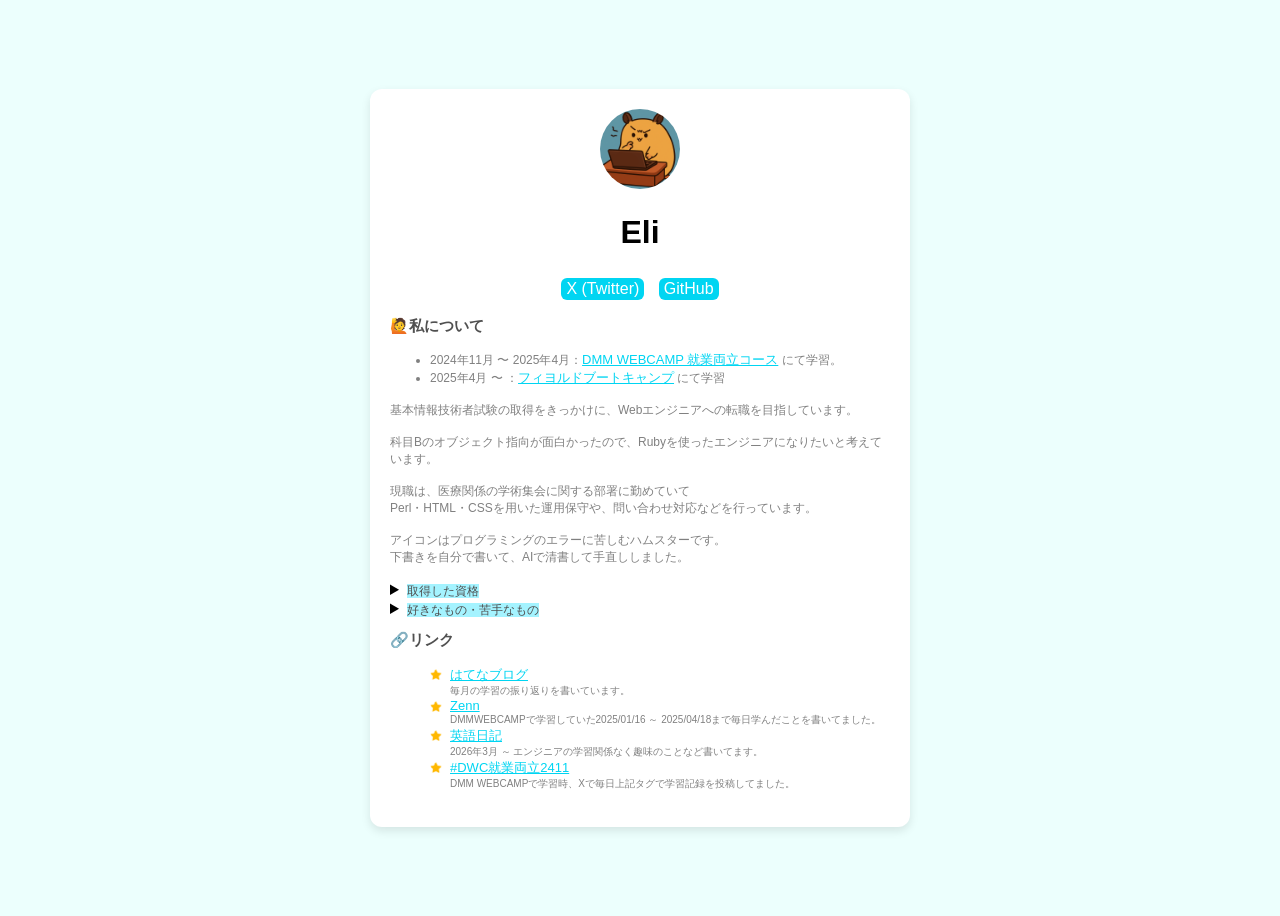
==== index.html @ 26a394ca "英語日記のURL変更" ====
<!doctype html>
<html lang="ja">
  <head>
    <meta charset="UTF-8" />
    <meta name="viewport" content="width=device-width, initial-scale=1.0" />
    <title>Eliのプロフィール</title>
    <link rel="stylesheet" href="style.css" />
    <link rel="icon" type="image/png" sizes="32x32" href="./img/icon.png" />
    <link rel="icon" type="image/png" sizes="192x192" href="./img/icon.png" />
    <link rel="apple-touch-icon" href="./img/icon.png" />
  </head>
  <body>
    <div class="card">
      <img src="./img/icon.png" alt="アイコン" class="avatar" />

      <h1>Eli</h1>

      <div class="links">
        <a href="https://x.com/___Eliri">X (Twitter)</a>
        <a href="https://github.com/koguchi-e">GitHub</a>
      </div>

      <div class="main-contents">
        <h2 class="contets-title">🙋私について</h2>
        <ul class="bio">
          <li>
            2024年11月 〜 2025年4月：<span class="text-links"
              ><a href="https://web-camp.io/commit/parttime/" target="_blank"
                >DMM WEBCAMP 就業両立コース</a
              ></span
            >
            にて学習。
          </li>
          <li>
            2025年4月 〜 ：<span class="text-links"
              ><a href="https://bootcamp.fjord.jp/" target="_blank"
                >フィヨルドブートキャンプ</a
              ></span
            >
            にて学習
          </li>
        </ul>
        <p class="bio">
          基本情報技術者試験の取得をきっかけに、Webエンジニアへの転職を目指しています。
        </p>
        <p class="bio">
          科目Bのオブジェクト指向が面白かったので、Rubyを使ったエンジニアになりたいと考えています。
        </p>
        <p class="bio">
          現職は、医療関係の学術集会に関する部署に勤めていて<br />
          Perl・HTML・CSSを用いた運用保守や、問い合わせ対応などを行っています。
        </p>
        <p class="bio">
          アイコンはプログラミングのエラーに苦しむハムスターです。<br />
          下書きを自分で書いて、AIで清書して手直ししました。
        </p>

        <details>
          <summary><span class="summary-label">取得した資格</span></summary>
          <div class="bio">
            <ul>
              <li>RubySilver</li>
              <li>基本情報技術者試験</li>
              <li>IT パスポート</li>
              <li>秘書検定 2 級</li>
              <li>ファイナンシャルプランニング技能士 3 級</li>
            </ul>
          </div>
        </details>

        <details>
          <summary>
            <span class="summary-label">好きなもの・苦手なもの</span>
          </summary>
          <div class="bio">
            <strong>🙆好きなもの</strong>
            <ul>
              <li>アニメ・漫画・本 全般</li>
              <li>Vtuber(ルンルン、オリバー・エバンス etc)</li>
              <li>ジャック・オ・蘭たん</li>
              <li>散歩</li>
              <li>筋トレ</li>
              <li>英語</li>
              <li>哲学</li>
              <li>心理学</li>
              <li>ハムスター（特にキンクマ）</li>
              <li>ピカチュウ</li>
              <li>ポムポムプリン</li>
            </ul>
            <strong>🙅苦手なもの</strong>
            <ul>
              <li>低気圧</li>
              <li>真夏（熱中症になりやすい）</li>
              <li>夜更かし</li>
              <li>人の多いところ</li>
              <li>辛いもの</li>
            </ul>
          </div>
        </details>

        <h2 class="contets-title">🔗リンク</h2>
        <ul class="text-links">
          <li>
            <a href="https://eliri.hatenablog.com/" target="_blank"
              >はてなブログ</a
            ><br />
            毎月の学習の振り返りを書いています。
          </li>
          <li>
            <a href="https://zenn.dev/eliri" target="_blank">Zenn</a><br />
            DMMWEBCAMPで学習していた2025/01/16 ～
            2025/04/18まで毎日学んだことを書いてました。
          </li>
          <li>
            <a href="https://scrapbox.io/eli-english/" target="_blank"
              >英語日記</a
            ><br />
            2026年3月 ～ エンジニアの学習関係なく趣味のことなど書いてます。
          </li>
          <li>
            <a
              href="https://x.com/search?q=%23DWC%E5%B0%B1%E6%A5%AD%E4%B8%A1%E7%AB%8B2411&src=hashtag_click"
              target="_blank"
              >#DWC就業両立2411</a
            ><br />
            DMM WEBCAMPで学習時、Xで毎日上記タグで学習記録を投稿してました。
          </li>
        </ul>
      </div>
    </div>
  </body>
</html>
---- style.css ----
body {
  background-color: #ecfffd;
  font-family: sans-serif;
  display: flex;
  justify-content: center;
  align-items: center;
  min-height: 100vh;
}

.card {
  background: white;
  width: 500px;
  padding: 20px;
  border-radius: 12px;
  text-align: center;
  box-shadow: 0 4px 10px rgba(0, 0, 0, 0.1);
}

@media (max-width: 768px) {
  .card {
    width: 90%;
    max-width: 500px;
  }
}

.avatar {
  width: 80px;
  height: 80px;
  border-radius: 50%;
}

.links {
  text-align: center;
}

.links a {
  display: inline-block;
  margin: 5px;
  text-decoration: none;
  color: white;
  background: #00d5f2;
  padding: 2px 5px;
  border-radius: 6px;
}

.links a:hover {
  background: #a4f3ff;
}

.main-contents {
  text-align: left;
}

.contets-title {
  color: #505050;
  font-size: 15px;
}

.bio {
  color: gray;
  font-size: 12px;
  margin: 15px 0;
}

.text-links a {
  color: #00d5f2;
  font-size: 13px;
}

.text-links li {
  list-style: none;
  position: relative;
  padding-left: 20px;
  color: gray;
  font-size: 10px;
}

.text-links li::before {
  content: "";
  position: absolute;
  left: 0;
  top: 3px;

  width: 12px;
  height: 12px;

  background-image: url("./img/star.png");
  background-size: contain;
  background-repeat: no-repeat;
}

.text-links a:hover {
  color: #a4f3ff;
}

.summary-label {
  font-size: 12px;
  color: #505050;
  background-color: #a4f3ff;
  cursor: pointer;
}

.summary-label:hover {
  background-color: #e3fcff;
}
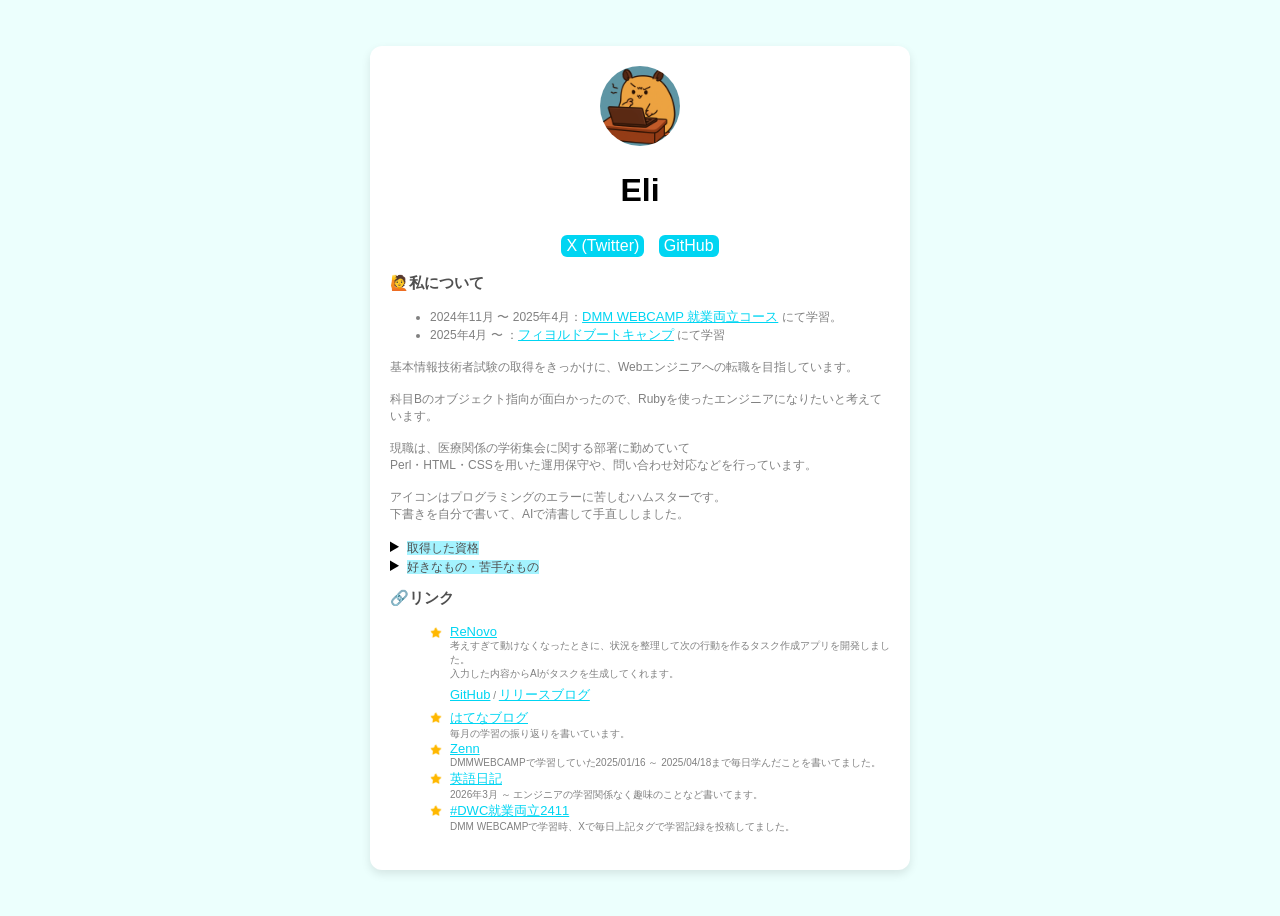
==== commit 263e6c1d: "自作サービスのリンクを追加" ====
--- a/index.html
+++ b/index.html
@@ -76,8 +76,6 @@
             <strong>🙆好きなもの</strong>
             <ul>
               <li>アニメ・漫画・本 全般</li>
-              <li>Vtuber(ルンルン、オリバー・エバンス etc)</li>
-              <li>ジャック・オ・蘭たん</li>
               <li>散歩</li>
               <li>筋トレ</li>
               <li>英語</li>
@@ -87,19 +85,27 @@
               <li>ピカチュウ</li>
               <li>ポムポムプリン</li>
             </ul>
-            <strong>🙅苦手なもの</strong>
-            <ul>
-              <li>低気圧</li>
-              <li>真夏（熱中症になりやすい）</li>
-              <li>夜更かし</li>
-              <li>人の多いところ</li>
-              <li>辛いもの</li>
-            </ul>
           </div>
         </details>
 
         <h2 class="contets-title">🔗リンク</h2>
         <ul class="text-links">
+          <li>
+            <a href="https://renovoapp.net/" target="_blank">ReNovo</a><br />
+            考えすぎて動けなくなったときに、状況を整理して次の行動を作るタスク作成アプリを開発しました。<br />
+            入力した内容からAIがタスクを生成してくれます。<br />
+            <p style="margin: 0.5em 0 0.5em 0">
+              <a href="https://github.com/koguchi-e/ReNovo" target="_blank"
+                >GitHub</a
+              >
+              /
+              <a
+                href="https://eliri.hatenablog.com/entry/2026/09/17/080344"
+                target="_blank"
+                >リリースブログ</a
+              >
+            </p>
+          </li>
           <li>
             <a href="https://eliri.hatenablog.com/" target="_blank"
               >はてなブログ</a
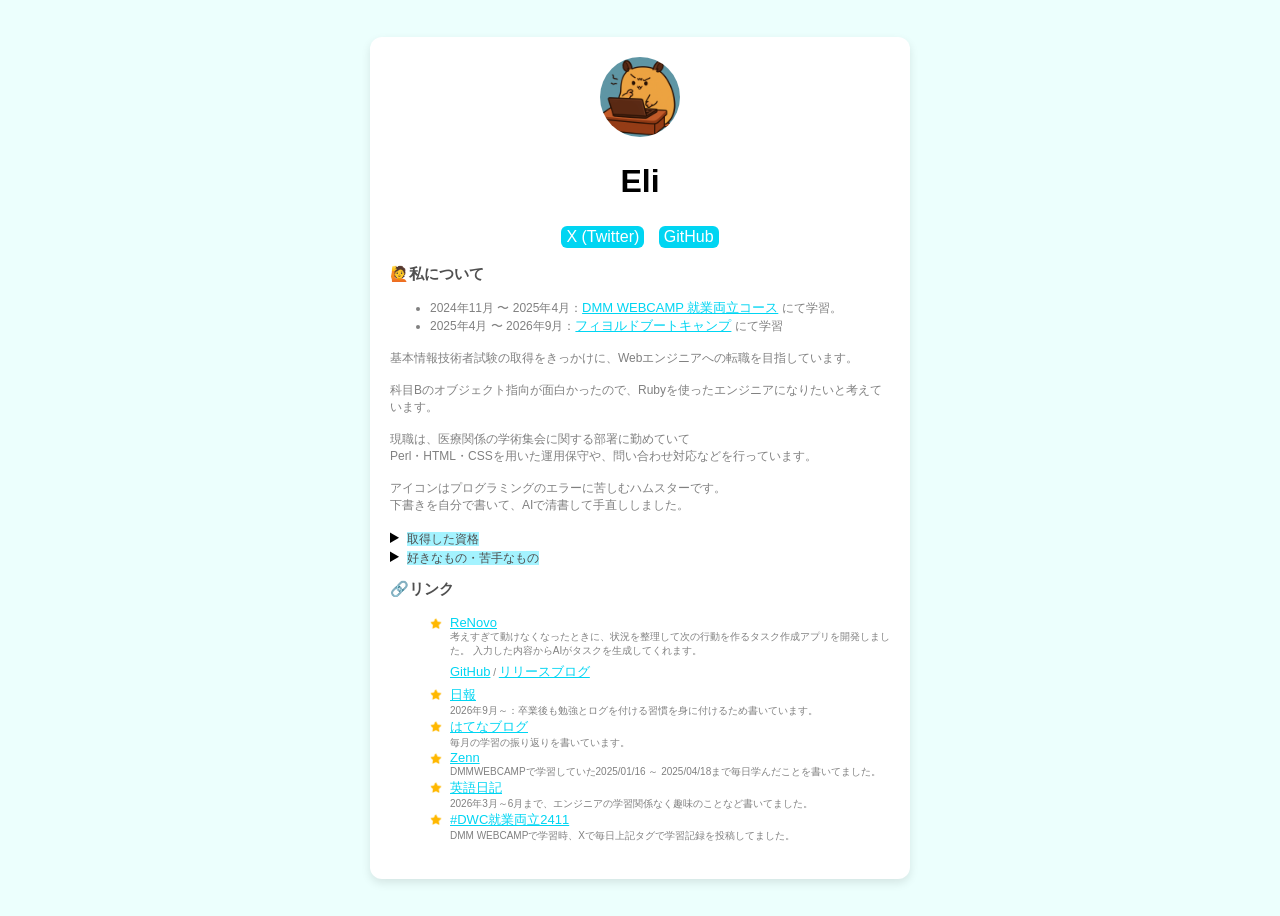
==== commit 213ddb39: "日報のリンクを追加" ====
--- a/index.html
+++ b/index.html
@@ -32,7 +32,7 @@
             にて学習。
           </li>
           <li>
-            2025年4月 〜 ：<span class="text-links"
+            2025年4月 〜 2026年9月：<span class="text-links"
               ><a href="https://bootcamp.fjord.jp/" target="_blank"
                 >フィヨルドブートキャンプ</a
               ></span
@@ -85,6 +85,14 @@
               <li>ピカチュウ</li>
               <li>ポムポムプリン</li>
             </ul>
+            <strong>🙅苦手なもの</strong>
+            <ul>
+              <li>低気圧</li>
+              <li>真夏（熱中症になりやすい）</li>
+              <li>夜更かし</li>
+              <li>人の多いところ</li>
+              <li>辛いもの</li>
+            </ul>
           </div>
         </details>
 
@@ -92,7 +100,7 @@
         <ul class="text-links">
           <li>
             <a href="https://renovoapp.net/" target="_blank">ReNovo</a><br />
-            考えすぎて動けなくなったときに、状況を整理して次の行動を作るタスク作成アプリを開発しました。<br />
+            考えすぎて動けなくなったときに、状況を整理して次の行動を作るタスク作成アプリを開発しました。
             入力した内容からAIがタスクを生成してくれます。<br />
             <p style="margin: 0.5em 0 0.5em 0">
               <a href="https://github.com/koguchi-e/ReNovo" target="_blank"
@@ -105,6 +113,10 @@
                 >リリースブログ</a
               >
             </p>
+          </li>
+          <li>
+            <a href="https://scrapbox.io/elilog/" target="_blank">日報</a><br />
+            2026年9月～：卒業後も勉強とログを付ける習慣を身に付けるため書いています。
           </li>
           <li>
             <a href="https://eliri.hatenablog.com/" target="_blank"
@@ -121,7 +133,7 @@
             <a href="https://scrapbox.io/eli-english/" target="_blank"
               >英語日記</a
             ><br />
-            2026年3月 ～ エンジニアの学習関係なく趣味のことなど書いてます。
+            2026年3月～6月まで、エンジニアの学習関係なく趣味のことなど書いてました。
           </li>
           <li>
             <a
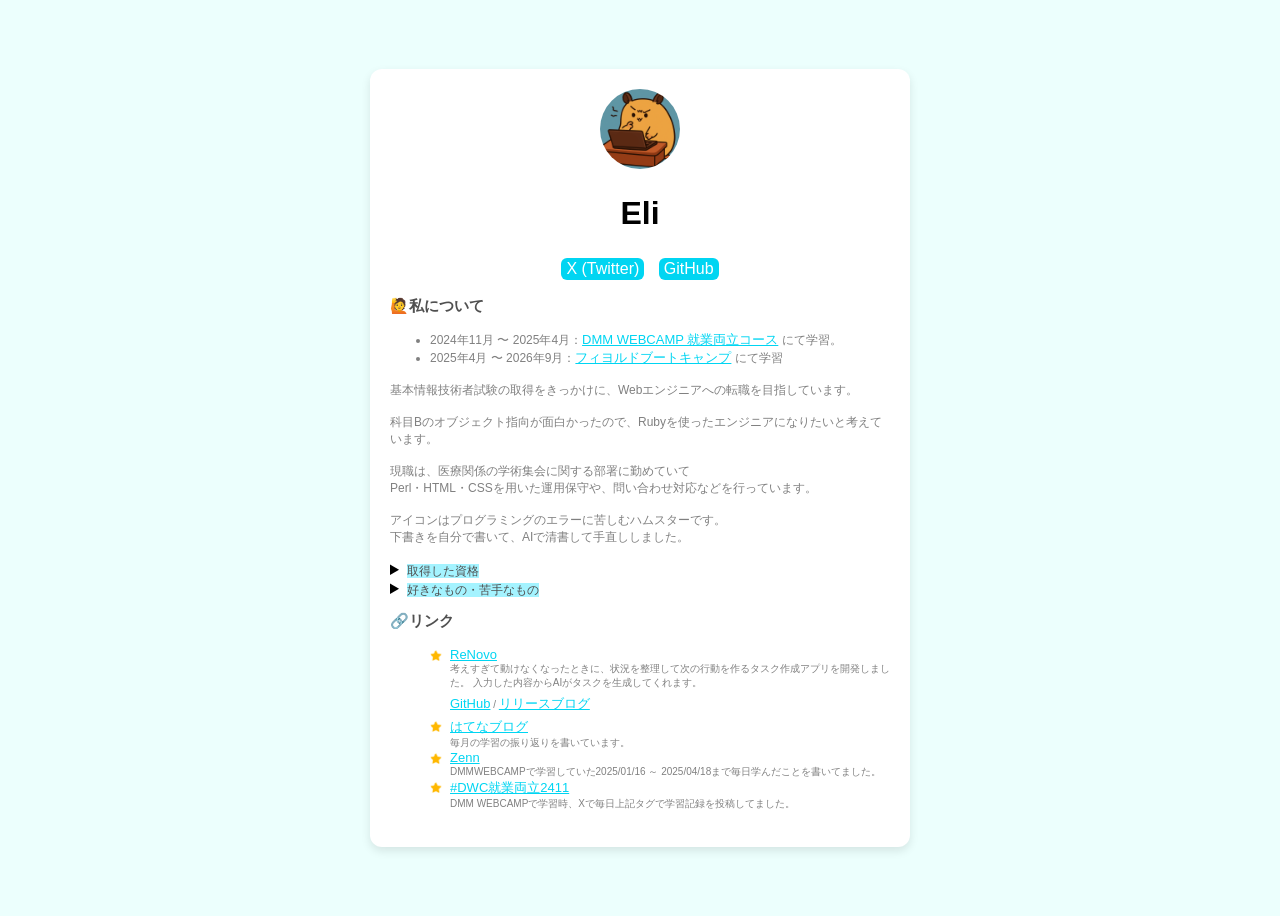
==== commit c31d7159: "日報ページのリンクを削除" ====
--- a/index.html
+++ b/index.html
@@ -115,10 +115,6 @@
             </p>
           </li>
           <li>
-            <a href="https://scrapbox.io/elilog/" target="_blank">日報</a><br />
-            2026年9月～：卒業後も勉強とログを付ける習慣を身に付けるため書いています。
-          </li>
-          <li>
             <a href="https://eliri.hatenablog.com/" target="_blank"
               >はてなブログ</a
             ><br />
@@ -128,12 +124,6 @@
             <a href="https://zenn.dev/eliri" target="_blank">Zenn</a><br />
             DMMWEBCAMPで学習していた2025/01/16 ～
             2025/04/18まで毎日学んだことを書いてました。
-          </li>
-          <li>
-            <a href="https://scrapbox.io/eli-english/" target="_blank"
-              >英語日記</a
-            ><br />
-            2026年3月～6月まで、エンジニアの学習関係なく趣味のことなど書いてました。
           </li>
           <li>
             <a
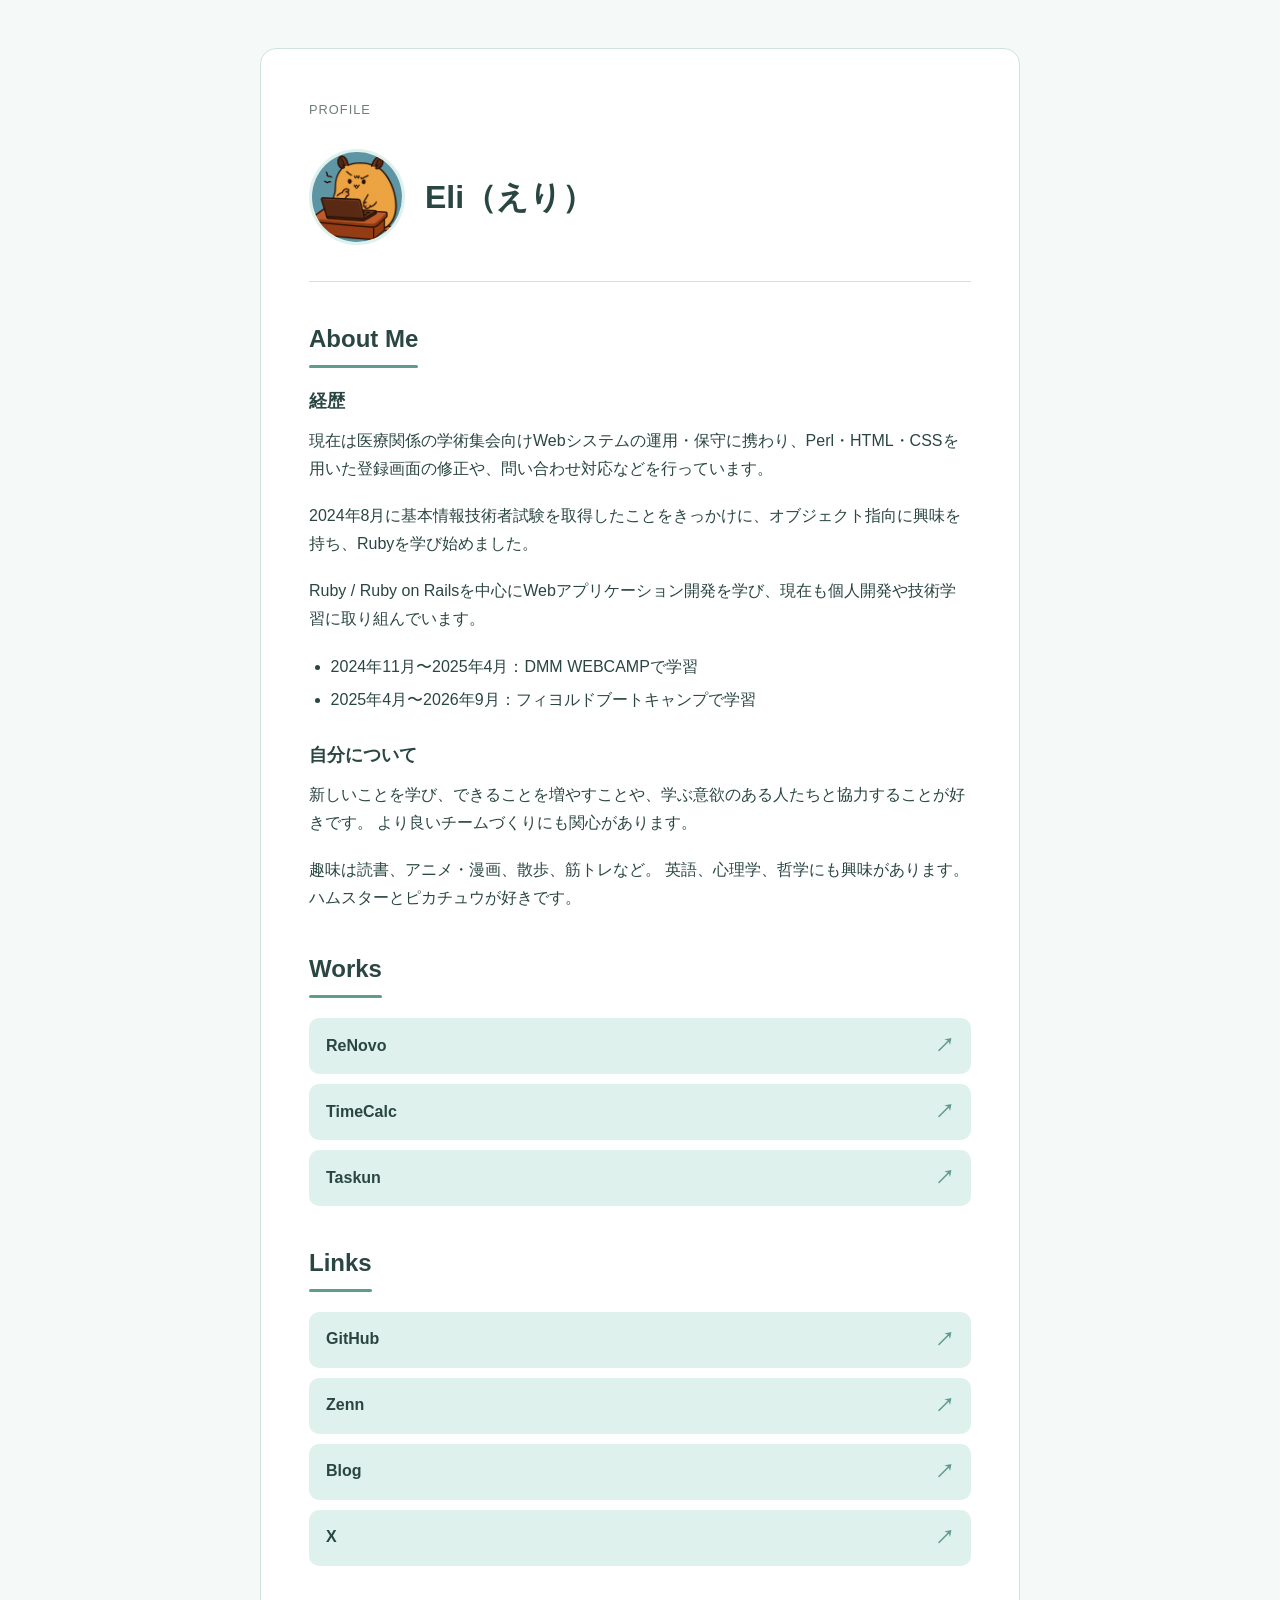
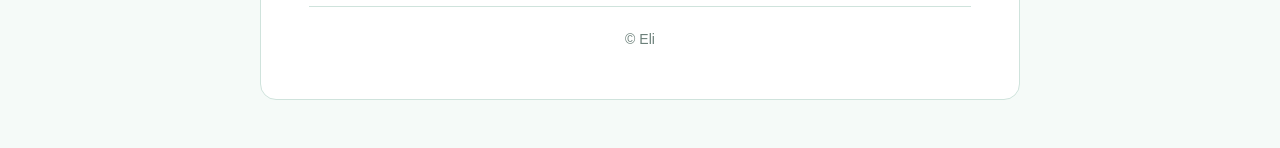
==== commit 1204533d: "プロフィールページのデザインを改修" ====
--- a/index.html
+++ b/index.html
@@ -3,138 +3,140 @@
   <head>
     <meta charset="UTF-8" />
     <meta name="viewport" content="width=device-width, initial-scale=1.0" />
-    <title>Eliのプロフィール</title>
+    <meta
+      name="description"
+      content="Eli（えり）のプロフィールと制作物、外部リンクです。"
+    />
+    <title>Eli. | Profile</title>
     <link rel="stylesheet" href="style.css" />
     <link rel="icon" type="image/png" sizes="32x32" href="./img/icon.png" />
     <link rel="icon" type="image/png" sizes="192x192" href="./img/icon.png" />
     <link rel="apple-touch-icon" href="./img/icon.png" />
   </head>
   <body>
-    <div class="card">
-      <img src="./img/icon.png" alt="アイコン" class="avatar" />
+    <main class="profile-page">
+      <article class="profile-card">
+        <header class="profile-header">
+          <p class="eyebrow">Profile</p>
+          <div class="identity">
+            <img
+              src="./img/icon.png"
+              alt="エラーに苦しむハムスターのアイコン"
+              class="avatar"
+            />
+            <h1>Eli（えり）</h1>
+          </div>
+        </header>
 
-      <h1>Eli</h1>
+        <section class="section" aria-labelledby="about-heading">
+          <h2 id="about-heading">About Me</h2>
+          <div class="bio">
+            <section class="about-group" aria-labelledby="career-heading">
+              <h3 id="career-heading">経歴</h3>
+              <p>
+                現在は医療関係の学術集会向けWebシステムの運用・保守に携わり、Perl・HTML・CSSを用いた登録画面の修正や、問い合わせ対応などを行っています。
+              </p>
+              <p>
+                2024年8月に基本情報技術者試験を取得したことをきっかけに、オブジェクト指向に興味を持ち、Rubyを学び始めました。
+              </p>
+              <p>
+                Ruby / Ruby on
+                Railsを中心にWebアプリケーション開発を学び、現在も個人開発や技術学習に取り組んでいます。
+              </p>
+              <ul>
+                <li>2024年11月〜2025年4月：DMM WEBCAMPで学習</li>
+                <li>2025年4月〜2026年9月：フィヨルドブートキャンプで学習</li>
+              </ul>
+            </section>
+            <section class="about-group" aria-labelledby="interests-heading">
+              <h3 id="interests-heading">自分について</h3>
+              <p>
+                新しいことを学び、できることを増やすことや、学ぶ意欲のある人たちと協力することが好きです。
+                より良いチームづくりにも関心があります。
+              </p>
+              <p>
+                趣味は読書、アニメ・漫画、散歩、筋トレなど。
+                英語、心理学、哲学にも興味があります。<br />
+                ハムスターとピカチュウが好きです。
+              </p>
+            </section>
+          </div>
+        </section>
 
-      <div class="links">
-        <a href="https://x.com/___Eliri">X (Twitter)</a>
-        <a href="https://github.com/koguchi-e">GitHub</a>
-      </div>
+        <section class="section" aria-labelledby="works-heading">
+          <h2 id="works-heading">Works</h2>
+          <nav aria-label="制作物">
+            <ul class="link-list">
+              <li>
+                <a
+                  href="https://github.com/koguchi-e/ReNovo"
+                  target="_blank"
+                  rel="noopener noreferrer"
+                  >ReNovo <span aria-hidden="true">↗</span></a
+                >
+              </li>
+              <li>
+                <a
+                  href="https://github.com/koguchi-e/timecalc"
+                  target="_blank"
+                  rel="noopener noreferrer"
+                  >TimeCalc <span aria-hidden="true">↗</span></a
+                >
+              </li>
+              <li>
+                <a
+                  href="https://github.com/koguchi-e/Taskun"
+                  target="_blank"
+                  rel="noopener noreferrer"
+                  >Taskun <span aria-hidden="true">↗</span></a
+                >
+              </li>
+            </ul>
+          </nav>
+        </section>
 
-      <div class="main-contents">
-        <h2 class="contets-title">🙋私について</h2>
-        <ul class="bio">
-          <li>
-            2024年11月 〜 2025年4月：<span class="text-links"
-              ><a href="https://web-camp.io/commit/parttime/" target="_blank"
-                >DMM WEBCAMP 就業両立コース</a
-              ></span
-            >
-            にて学習。
-          </li>
-          <li>
-            2025年4月 〜 2026年9月：<span class="text-links"
-              ><a href="https://bootcamp.fjord.jp/" target="_blank"
-                >フィヨルドブートキャンプ</a
-              ></span
-            >
-            にて学習
-          </li>
-        </ul>
-        <p class="bio">
-          基本情報技術者試験の取得をきっかけに、Webエンジニアへの転職を目指しています。
-        </p>
-        <p class="bio">
-          科目Bのオブジェクト指向が面白かったので、Rubyを使ったエンジニアになりたいと考えています。
-        </p>
-        <p class="bio">
-          現職は、医療関係の学術集会に関する部署に勤めていて<br />
-          Perl・HTML・CSSを用いた運用保守や、問い合わせ対応などを行っています。
-        </p>
-        <p class="bio">
-          アイコンはプログラミングのエラーに苦しむハムスターです。<br />
-          下書きを自分で書いて、AIで清書して手直ししました。
-        </p>
+        <section class="section" aria-labelledby="links-heading">
+          <h2 id="links-heading">Links</h2>
+          <nav aria-label="外部リンク">
+            <ul class="link-list">
+              <li>
+                <a
+                  href="https://github.com/koguchi-e"
+                  target="_blank"
+                  rel="noopener noreferrer"
+                  >GitHub <span aria-hidden="true">↗</span></a
+                >
+              </li>
+              <li>
+                <a
+                  href="https://zenn.dev/eliri"
+                  target="_blank"
+                  rel="noopener noreferrer"
+                  >Zenn <span aria-hidden="true">↗</span></a
+                >
+              </li>
+              <li>
+                <a
+                  href="https://eliri.hatenablog.com/"
+                  target="_blank"
+                  rel="noopener noreferrer"
+                  >Blog <span aria-hidden="true">↗</span></a
+                >
+              </li>
+              <li>
+                <a
+                  href="https://x.com/___eliri"
+                  target="_blank"
+                  rel="noopener noreferrer"
+                  >X <span aria-hidden="true">↗</span></a
+                >
+              </li>
+            </ul>
+          </nav>
+        </section>
 
-        <details>
-          <summary><span class="summary-label">取得した資格</span></summary>
-          <div class="bio">
-            <ul>
-              <li>RubySilver</li>
-              <li>基本情報技術者試験</li>
-              <li>IT パスポート</li>
-              <li>秘書検定 2 級</li>
-              <li>ファイナンシャルプランニング技能士 3 級</li>
-            </ul>
-          </div>
-        </details>
-
-        <details>
-          <summary>
-            <span class="summary-label">好きなもの・苦手なもの</span>
-          </summary>
-          <div class="bio">
-            <strong>🙆好きなもの</strong>
-            <ul>
-              <li>アニメ・漫画・本 全般</li>
-              <li>散歩</li>
-              <li>筋トレ</li>
-              <li>英語</li>
-              <li>哲学</li>
-              <li>心理学</li>
-              <li>ハムスター（特にキンクマ）</li>
-              <li>ピカチュウ</li>
-              <li>ポムポムプリン</li>
-            </ul>
-            <strong>🙅苦手なもの</strong>
-            <ul>
-              <li>低気圧</li>
-              <li>真夏（熱中症になりやすい）</li>
-              <li>夜更かし</li>
-              <li>人の多いところ</li>
-              <li>辛いもの</li>
-            </ul>
-          </div>
-        </details>
-
-        <h2 class="contets-title">🔗リンク</h2>
-        <ul class="text-links">
-          <li>
-            <a href="https://renovoapp.net/" target="_blank">ReNovo</a><br />
-            考えすぎて動けなくなったときに、状況を整理して次の行動を作るタスク作成アプリを開発しました。
-            入力した内容からAIがタスクを生成してくれます。<br />
-            <p style="margin: 0.5em 0 0.5em 0">
-              <a href="https://github.com/koguchi-e/ReNovo" target="_blank"
-                >GitHub</a
-              >
-              /
-              <a
-                href="https://eliri.hatenablog.com/entry/2026/09/17/080344"
-                target="_blank"
-                >リリースブログ</a
-              >
-            </p>
-          </li>
-          <li>
-            <a href="https://eliri.hatenablog.com/" target="_blank"
-              >はてなブログ</a
-            ><br />
-            毎月の学習の振り返りを書いています。
-          </li>
-          <li>
-            <a href="https://zenn.dev/eliri" target="_blank">Zenn</a><br />
-            DMMWEBCAMPで学習していた2025/01/16 ～
-            2025/04/18まで毎日学んだことを書いてました。
-          </li>
-          <li>
-            <a
-              href="https://x.com/search?q=%23DWC%E5%B0%B1%E6%A5%AD%E4%B8%A1%E7%AB%8B2411&src=hashtag_click"
-              target="_blank"
-              >#DWC就業両立2411</a
-            ><br />
-            DMM WEBCAMPで学習時、Xで毎日上記タグで学習記録を投稿してました。
-          </li>
-        </ul>
-      </div>
-    </div>
+        <footer>© Eli</footer>
+      </article>
+    </main>
   </body>
 </html>
--- a/style.css
+++ b/style.css
@@ -1,105 +1,194 @@
-body {
-  background-color: #ecfffd;
-  font-family: sans-serif;
-  display: flex;
-  justify-content: center;
-  align-items: center;
-  min-height: 100vh;
+:root {
+  --page-background: #f5faf8;
+  --content-background: #ffffff;
+  --accent: #5f9c90;
+  --mint-light: #dff1ec;
+  --text: #2a4642;
+  --text-muted: #6c807a;
+  --border: #cfe3dc;
 }
 
-.card {
-  background: white;
-  width: 500px;
-  padding: 20px;
-  border-radius: 12px;
-  text-align: center;
-  box-shadow: 0 4px 10px rgba(0, 0, 0, 0.1);
+* { box-sizing: border-box; }
+
+html { background: var(--page-background); }
+
+body {
+  min-width: 0;
+  margin: 0;
+  background: var(--page-background);
+  color: var(--text);
+  font-family: -apple-system, BlinkMacSystemFont, "Hiragino Kaku Gothic ProN", "Hiragino Sans", "Noto Sans JP", sans-serif;
+  font-size: 16px;
+  line-height: 1.75;
 }
 
-@media (max-width: 768px) {
-  .card {
-    width: 90%;
-    max-width: 500px;
-  }
+.profile-page {
+  width: min(100% - 48px, 760px);
+  margin: 0 auto;
+  padding: 48px 0;
+}
+
+.profile-card {
+  overflow: hidden;
+  padding: clamp(28px, 6vw, 48px);
+  background: var(--content-background);
+  border: 1px solid var(--border);
+  border-radius: 16px;
+}
+
+.profile-header {
+  padding-bottom: 36px;
+  border-bottom: 1px solid var(--border);
+}
+
+.site-name, .eyebrow { margin: 0; }
+
+.site-name {
+  font-family: Georgia, "Times New Roman", serif;
+  font-size: 1.45rem;
+  font-weight: 700;
+  letter-spacing: 0.02em;
+  line-height: 1.2;
+}
+
+.eyebrow {
+  margin-top: 2px;
+  color: var(--text-muted);
+  font-size: 0.8rem;
+  letter-spacing: 0.08em;
+  text-transform: uppercase;
+}
+
+.identity {
+  display: flex;
+  align-items: center;
+  gap: 20px;
+  margin-top: 28px;
 }
 
 .avatar {
-  width: 80px;
-  height: 80px;
+  width: 96px;
+  height: 96px;
+  flex: 0 0 96px;
+  border: 3px solid var(--mint-light);
   border-radius: 50%;
+  object-fit: cover;
 }
 
-.links {
-  text-align: center;
+h1, h2 { color: var(--text); }
+
+h1 {
+  margin: 0;
+  font-size: clamp(1.55rem, 4vw, 2rem);
+  line-height: 1.35;
 }
 
-.links a {
-  display: inline-block;
-  margin: 5px;
-  text-decoration: none;
-  color: white;
-  background: #00d5f2;
-  padding: 2px 5px;
-  border-radius: 6px;
+.section { margin-top: 40px; }
+
+h2 {
+  width: fit-content;
+  margin: 0 0 20px;
+  font-size: 1.5rem;
+  line-height: 1.4;
 }
 
-.links a:hover {
-  background: #a4f3ff;
+h2::after {
+  display: block;
+  width: 100%;
+  height: 3px;
+  margin-top: 9px;
+  background: var(--accent);
+  border-radius: 999px;
+  content: "";
 }
 
-.main-contents {
-  text-align: left;
+.about-group + .about-group {
+  margin-top: 28px;
 }
 
-.contets-title {
-  color: #505050;
-  font-size: 15px;
+h3 {
+  margin: 0 0 12px;
+  color: var(--text);
+  font-size: 1.125rem;
+  line-height: 1.5;
 }
 
-.bio {
-  color: gray;
-  font-size: 12px;
-  margin: 15px 0;
+.bio p { margin: 0; }
+.bio p + p { margin-top: 1.2em; }
+
+.bio ul {
+  padding-left: 1.35em;
+  margin: 1.2em 0 0;
 }
 
-.text-links a {
-  color: #00d5f2;
-  font-size: 13px;
+.bio li + li { margin-top: 0.35em; }
+
+.link-list {
+  display: grid;
+  gap: 10px;
+  padding: 0;
+  margin: 0;
+  list-style: none;
 }
 
-.text-links li {
-  list-style: none;
-  position: relative;
-  padding-left: 20px;
-  color: gray;
-  font-size: 10px;
+.link-list a {
+  display: flex;
+  align-items: center;
+  justify-content: space-between;
+  min-height: 56px;
+  padding: 13px 16px;
+  color: var(--text);
+  font-weight: 600;
+  line-height: 1.4;
+  text-decoration: none;
+  background: var(--mint-light);
+  border: 1px solid transparent;
+  border-radius: 10px;
+  transition: background-color 0.15s ease, border-color 0.15s ease;
 }
 
-.text-links li::before {
-  content: "";
-  position: absolute;
-  left: 0;
-  top: 3px;
-
-  width: 12px;
-  height: 12px;
-
-  background-image: url("./img/star.png");
-  background-size: contain;
-  background-repeat: no-repeat;
+.link-list a span {
+  margin-left: 16px;
+  color: var(--accent);
+  font-size: 1.2rem;
+  line-height: 1;
 }
 
-.text-links a:hover {
-  color: #a4f3ff;
+.link-list a:hover { background: #cfe9e1; }
+
+.link-list a:focus-visible {
+  outline: 3px solid var(--accent);
+  outline-offset: 3px;
 }
 
-.summary-label {
-  font-size: 12px;
-  color: #505050;
-  background-color: #a4f3ff;
-  cursor: pointer;
+footer {
+  margin-top: 40px;
+  padding-top: 20px;
+  color: var(--text-muted);
+  font-size: 0.875rem;
+  text-align: center;
+  border-top: 1px solid var(--border);
 }
 
-.summary-label:hover {
-  background-color: #e3fcff;
+@media (max-width: 520px) {
+  .profile-page {
+    width: min(100% - 32px, 680px);
+    padding: 16px 0;
+  }
+
+  .profile-card {
+    padding: 28px 20px;
+    border-radius: 12px;
+  }
+
+  .profile-header { padding-bottom: 28px; }
+  .identity { gap: 16px; margin-top: 24px; }
+
+  .avatar {
+    width: 80px;
+    height: 80px;
+    flex-basis: 80px;
+  }
+
+  .section { margin-top: 32px; }
 }
